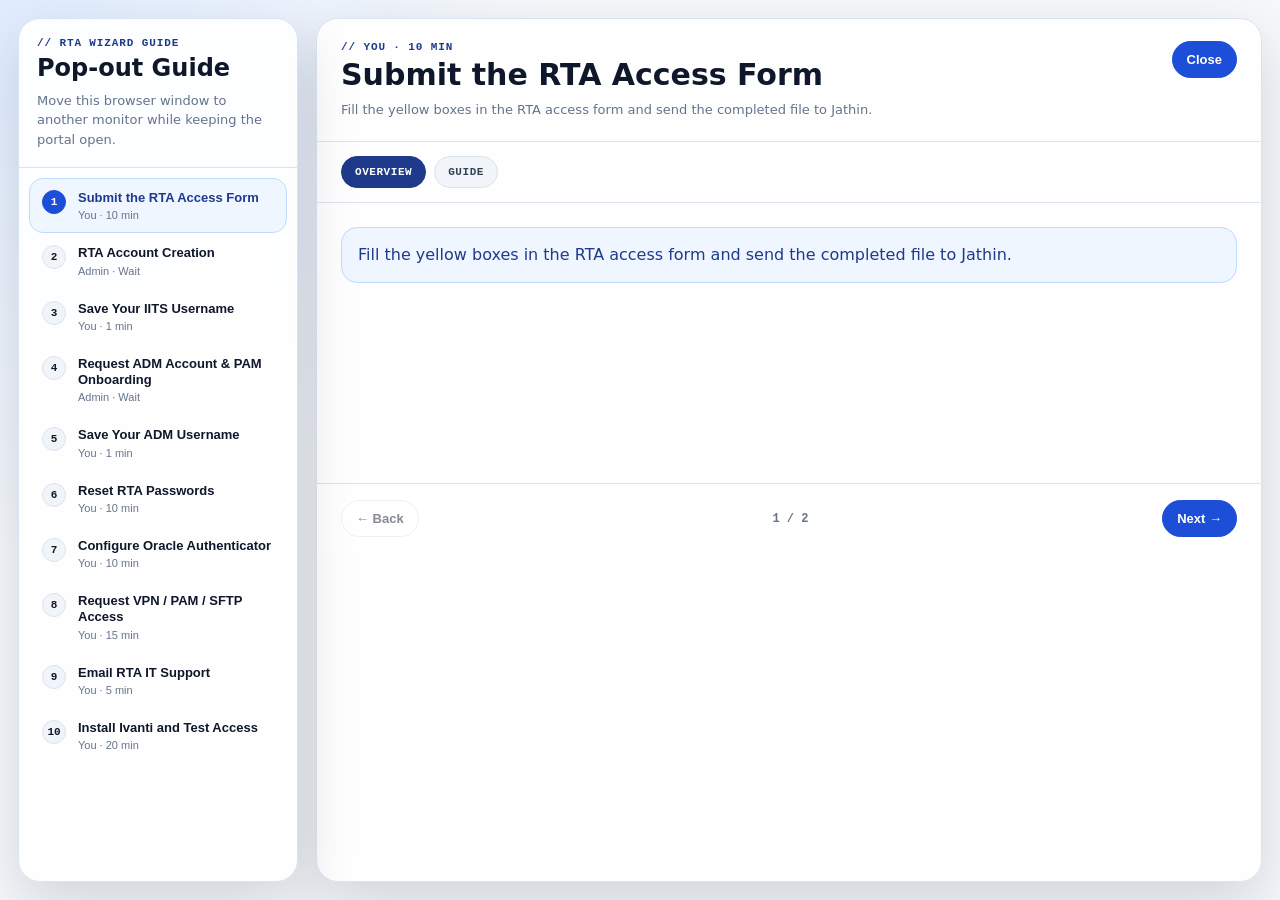
==== frontend/guide.html @ 7e203cb5 "Create guide.html" ====
<!doctype html>
<html lang="en">
<head>
  <meta charset="utf-8">
  <meta name="viewport" content="width=device-width, initial-scale=1">
  <title>RTA Wizard Guide</title>
  <style>
    :root {
      --bg: #f6f8fb;
      --surface: #ffffff;
      --surface-soft: #f1f5f9;
      --text: #0f172a;
      --muted: #64748b;
      --border: #dbe3ee;
      --primary: #1d4ed8;
      --primary-dark: #1e3a8a;
      --primary-soft: #eff6ff;
      --warn-soft: #fff7ed;
      --warn-border: #fed7aa;
      --shadow: 0 22px 60px rgba(15, 23, 42, .16);
      --mono: ui-monospace, SFMono-Regular, Menlo, Monaco, Consolas, "Liberation Mono", monospace;
      font-family: Inter, ui-sans-serif, system-ui, -apple-system, BlinkMacSystemFont, "Segoe UI", sans-serif;
    }
    * { box-sizing: border-box; }
    body {
      margin: 0;
      background: radial-gradient(circle at top left, #e0edff 0, transparent 34rem), var(--bg);
      color: var(--text);
    }
    a { color: var(--primary); }
    .shell {
      min-height: 100vh;
      display: grid;
      grid-template-columns: 280px minmax(0, 1fr);
      gap: 18px;
      padding: 18px;
    }
    .sidebar,
    .main {
      background: rgba(255,255,255,.92);
      border: 1px solid var(--border);
      border-radius: 22px;
      box-shadow: var(--shadow);
      overflow: hidden;
    }
    .sidebar {
      position: sticky;
      top: 18px;
      height: calc(100vh - 36px);
      display: flex;
      flex-direction: column;
    }
    .side-head {
      padding: 18px;
      border-bottom: 1px solid var(--border);
    }
    .eyebrow {
      color: var(--primary-dark);
      font-family: var(--mono);
      font-size: 11px;
      font-weight: 800;
      letter-spacing: .08em;
      text-transform: uppercase;
    }
    h1 {
      margin: 6px 0 8px;
      font-size: 24px;
      line-height: 1.15;
    }
    .sub {
      color: var(--muted);
      font-size: 13px;
      line-height: 1.5;
    }
    .step-list {
      padding: 10px;
      overflow: auto;
    }
    .step-button {
      width: 100%;
      text-align: left;
      border: 1px solid transparent;
      background: transparent;
      color: var(--text);
      border-radius: 14px;
      padding: 11px 12px;
      cursor: pointer;
      display: grid;
      grid-template-columns: 26px minmax(0, 1fr);
      gap: 10px;
      align-items: start;
    }
    .step-button:hover { background: var(--surface-soft); }
    .step-button.active {
      background: var(--primary-soft);
      border-color: #bfdbfe;
      color: var(--primary-dark);
    }
    .step-num {
      width: 24px;
      height: 24px;
      border-radius: 999px;
      display: grid;
      place-items: center;
      background: var(--surface-soft);
      border: 1px solid var(--border);
      font-size: 11px;
      font-weight: 800;
      font-family: var(--mono);
    }
    .step-button.active .step-num {
      background: var(--primary);
      color: white;
      border-color: var(--primary);
    }
    .step-title {
      display: block;
      font-size: 13px;
      font-weight: 800;
      line-height: 1.25;
    }
    .step-owner {
      display: block;
      color: var(--muted);
      font-size: 11px;
      margin-top: 3px;
    }
    .main {
      min-width: 0;
      display: flex;
      flex-direction: column;
      max-height: calc(100vh - 36px);
    }
    .main-head {
      padding: 22px 24px;
      border-bottom: 1px solid var(--border);
      display: flex;
      justify-content: space-between;
      gap: 18px;
      align-items: flex-start;
    }
    .main-title {
      margin: 5px 0 8px;
      font-size: 30px;
      line-height: 1.12;
    }
    .actions {
      display: flex;
      gap: 10px;
      flex-wrap: wrap;
      justify-content: flex-end;
    }
    .btn {
      border: 1px solid var(--border);
      background: var(--surface);
      color: var(--text);
      border-radius: 999px;
      padding: 10px 14px;
      font-weight: 800;
      cursor: pointer;
      text-decoration: none;
      display: inline-flex;
      align-items: center;
      gap: 8px;
      font-size: 13px;
    }
    .btn.primary {
      background: var(--primary);
      border-color: var(--primary);
      color: white;
    }
    .btn:disabled { opacity: .5; cursor: not-allowed; }
    .tabs {
      display: flex;
      gap: 8px;
      padding: 14px 24px;
      border-bottom: 1px solid var(--border);
      flex-wrap: wrap;
      align-items: center;
    }
    .tab {
      border: 1px solid var(--border);
      background: var(--surface-soft);
      color: #334155;
      border-radius: 999px;
      padding: 9px 13px;
      font-family: var(--mono);
      font-size: 11px;
      font-weight: 800;
      text-transform: uppercase;
      letter-spacing: .05em;
      cursor: pointer;
    }
    .tab.active {
      background: var(--primary-dark);
      border-color: var(--primary-dark);
      color: white;
    }
    .content {
      padding: 24px;
      overflow: auto;
      line-height: 1.62;
      min-height: 280px;
    }
    .content h1,
    .content h2,
    .content h3 {
      line-height: 1.18;
      margin: 18px 0 10px;
    }
    .content h1 { font-size: 26px; }
    .content h2 { font-size: 21px; }
    .content h3 { font-size: 17px; }
    .content p,
    .content ul,
    .content ol { margin: 0 0 14px; }
    .content li { margin: 6px 0; }
    .content img {
      display: block;
      max-width: 100%;
      height: auto;
      border: 1px solid var(--border);
      border-radius: 16px;
      background: var(--surface-soft);
      box-shadow: 0 10px 32px rgba(15, 23, 42, .12);
      margin: 14px 0 18px;
    }
    .content table {
      width: 100%;
      border-collapse: collapse;
      margin: 14px 0;
    }
    .content th,
    .content td {
      border: 1px solid var(--border);
      padding: 8px 10px;
      text-align: left;
      vertical-align: top;
    }
    .content code {
      font-family: var(--mono);
      background: var(--surface-soft);
      border: 1px solid var(--border);
      border-radius: 8px;
      padding: 1px 5px;
    }
    .info {
      background: var(--primary-soft);
      border: 1px solid #bfdbfe;
      border-radius: 16px;
      padding: 14px 16px;
      color: #1e3a8a;
    }
    .warn {
      background: var(--warn-soft);
      border: 1px solid var(--warn-border);
      border-radius: 16px;
      padding: 14px 16px;
      color: #9a3412;
    }
    .footer {
      padding: 16px 24px;
      border-top: 1px solid var(--border);
      display: flex;
      align-items: center;
      justify-content: space-between;
      gap: 12px;
      background: var(--surface);
    }
    .count {
      color: var(--muted);
      font-family: var(--mono);
      font-weight: 800;
      font-size: 12px;
    }
    .hidden { display: none !important; }
    @media (max-width: 900px) {
      .shell { grid-template-columns: 1fr; padding: 10px; }
      .sidebar { position: relative; top: 0; height: auto; max-height: 42vh; }
      .main { max-height: none; }
      .main-head { flex-direction: column; }
      .actions { justify-content: flex-start; }
    }
  </style>
</head>
<body>
  <div class="shell">
    <aside class="sidebar">
      <div class="side-head">
        <div class="eyebrow">// RTA wizard guide</div>
        <h1>Pop-out Guide</h1>
        <div class="sub">Move this browser window to another monitor while keeping the portal open.</div>
      </div>
      <div id="stepList" class="step-list"></div>
    </aside>

    <main class="main">
      <div class="main-head">
        <div>
          <div class="eyebrow" id="ownerLabel">// Step</div>
          <h2 class="main-title" id="stepTitle">Loading guide…</h2>
          <div class="sub" id="stepSummary">Loading /help/wizard-guide.json</div>
        </div>
        <div class="actions">
          <button class="btn primary" type="button" onclick="window.close()">Close</button>
        </div>
      </div>
      <div id="tabs" class="tabs"></div>
      <div id="content" class="content"><div class="info">Loading guide content…</div></div>
      <div class="footer">
        <button class="btn" type="button" id="prevBtn">← Back</button>
        <div class="count" id="pageCount">—</div>
        <button class="btn primary" type="button" id="nextBtn">Next →</button>
      </div>
    </main>
  </div>

  <script>
    const STEPS = [
      { id: 'form', title: 'Submit the RTA Access Form', owner: 'You', time: '10 min', summary: 'Fill the yellow boxes in the RTA access form and send the completed file to Jathin.' },
      { id: 'account_creation', title: 'RTA Account Creation', owner: 'Admin', time: 'Wait', summary: 'Jathin applies for the RTA account and informs you when the IITS username is created.' },
      { id: 'save_iits', title: 'Save Your IITS Username', owner: 'You', time: '1 min', summary: 'Record the IITS username exactly as provided.' },
      { id: 'adm_request', title: 'Request ADM Account & PAM Onboarding', owner: 'Admin', time: 'Wait', summary: 'Jathin/Amer coordinate ADM account and PAM onboarding approval.' },
      { id: 'save_adm', title: 'Save Your ADM Username', owner: 'You', time: '1 min', summary: 'Record the ADM username once it is shared with you.' },
      { id: 'password_reset', title: 'Reset RTA Passwords', owner: 'You', time: '10 min', summary: 'Reset the password using the RTA IAM page and OTP Relay.' },
      { id: 'oracle_auth', title: 'Configure Oracle Authenticator', owner: 'You', time: '10 min', summary: 'Register Oracle Authenticator immediately after password reset.' },
      { id: 'vpn_request', title: 'Request VPN / PAM / SFTP Access', owner: 'You', time: '15 min', summary: 'Submit the RTA VPN access request with RDP, PAM, and SSH/SFTP services.' },
      { id: 'email_support', title: 'Email RTA IT Support', owner: 'You', time: '5 min', summary: 'After the VPN request is approved and closed, ask RTA IT support to grant access.' },
      { id: 'install_vpn', title: 'Install Ivanti and Test Access', owner: 'You', time: '20 min', summary: 'Install Ivanti Secure Access Client and test VPN access.' }
    ];

    const params = new URLSearchParams(window.location.search);
    let guide = { steps: {} };
    let activeStepId = params.get('step') || 'form';
    let activePage = Math.max(0, Number(params.get('page') || 0) || 0);

    const stepListEl = document.getElementById('stepList');
    const tabsEl = document.getElementById('tabs');
    const contentEl = document.getElementById('content');
    const stepTitleEl = document.getElementById('stepTitle');
    const stepSummaryEl = document.getElementById('stepSummary');
    const ownerLabelEl = document.getElementById('ownerLabel');
    const pageCountEl = document.getElementById('pageCount');
    const prevBtn = document.getElementById('prevBtn');
    const nextBtn = document.getElementById('nextBtn');

    function escapeHtml(value) {
      return String(value || '')
        .replaceAll('&', '&amp;')
        .replaceAll('<', '&lt;')
        .replaceAll('>', '&gt;')
        .replaceAll('"', '&quot;')
        .replaceAll("'", '&#039;');
    }

    function currentStep() {
      return STEPS.find(step => step.id === activeStepId) || STEPS[0];
    }

    function pagesForStep(step) {
      const generated = guide && guide.steps && guide.steps[step.id];
      const pages = [{ type: 'summary', title: 'Overview', html: '<div class="info">' + escapeHtml(step.summary) + '</div>' }];
      if (generated && Array.isArray(generated.pages) && generated.pages.length) {
        return pages.concat(generated.pages.map(page => ({ type: 'html', title: page.title || 'Guide', html: page.html || '' })));
      }
      return pages.concat([{ type: 'empty', title: 'Guide', html: '<div class="warn">No generated guide content was found for this step. Run the Help Docs workflow or build <code>/help/wizard-guide.json</code>.</div>' }]);
    }

    function updateUrl() {
      const next = new URL(window.location.href);
      next.searchParams.set('step', activeStepId);
      next.searchParams.set('page', String(activePage));
      window.history.replaceState(null, '', next.toString());
    }

    function setStep(stepId, page = 0) {
      activeStepId = stepId;
      activePage = Math.max(0, page);
      render();
    }

    function setPage(page) {
      const pages = pagesForStep(currentStep());
      activePage = Math.max(0, Math.min(page, pages.length - 1));
      render();
    }

    function renderStepList() {
      stepListEl.innerHTML = STEPS.map((step, idx) => `
        <button class="step-button ${step.id === activeStepId ? 'active' : ''}" type="button" data-step="${escapeHtml(step.id)}">
          <span class="step-num">${idx + 1}</span>
          <span>
            <span class="step-title">${escapeHtml(step.title)}</span>
            <span class="step-owner">${escapeHtml(step.owner)} · ${escapeHtml(step.time)}</span>
          </span>
        </button>
      `).join('');
    }

    function render() {
      const step = currentStep();
      const pages = pagesForStep(step);
      if (activePage >= pages.length) activePage = pages.length - 1;
      const page = pages[activePage] || pages[0];

      stepTitleEl.textContent = step.title;
      stepSummaryEl.textContent = step.summary;
      ownerLabelEl.textContent = '// ' + step.owner + ' · ' + step.time;
      renderStepList();

      tabsEl.innerHTML = pages.map((p, idx) => `
        <button class="tab ${idx === activePage ? 'active' : ''}" type="button" data-page="${idx}">${escapeHtml(idx === 0 ? 'Overview' : (p.title || ('Page ' + (idx + 1))))}</button>
      `).join('');

      contentEl.innerHTML = page.html || '<div class="warn">This guide page is empty.</div>';
      pageCountEl.textContent = `${activePage + 1} / ${pages.length}`;
      prevBtn.disabled = activePage <= 0;
      const isLastPage = activePage >= pages.length - 1;
      nextBtn.disabled = isLastPage;
      nextBtn.style.visibility = isLastPage ? 'hidden' : 'visible';
      updateUrl();
    }

    function openLinksInNewTabs(event) {
      const link = event.target.closest && event.target.closest('a');
      if (!link || !link.href) return;
      event.preventDefault();
      window.open(link.href, '_blank', 'noopener,noreferrer');
    }

    async function loadGuide() {
      try {
        contentEl.innerHTML = '<div class="info">Loading guide content…</div>';
        const res = await fetch('/help/wizard-guide.json', { cache: 'no-cache' });
        if (!res.ok) throw new Error('/help/wizard-guide.json returned ' + res.status);
        guide = await res.json();
      } catch (err) {
        guide = { steps: {} };
        contentEl.innerHTML = '<div class="warn">Could not load <code>/help/wizard-guide.json</code>. The step list still works, but generated guide content is unavailable.<br><br>' + escapeHtml(err.message || err) + '</div>';
      }
      render();
    }

    stepListEl.addEventListener('click', event => {
      const button = event.target.closest('[data-step]');
      if (!button) return;
      setStep(button.getAttribute('data-step'), 0);
    });
    tabsEl.addEventListener('click', event => {
      const button = event.target.closest('[data-page]');
      if (!button) return;
      setPage(Number(button.getAttribute('data-page')) || 0);
    });
    contentEl.addEventListener('click', openLinksInNewTabs);
    prevBtn.addEventListener('click', () => setPage(activePage - 1));
    nextBtn.addEventListener('click', () => setPage(activePage + 1));
    window.addEventListener('keydown', event => {
      if (event.key === 'ArrowLeft') setPage(activePage - 1);
      if (event.key === 'ArrowRight') setPage(activePage + 1);
    });

    loadGuide();
  </script>
</body>
</html>
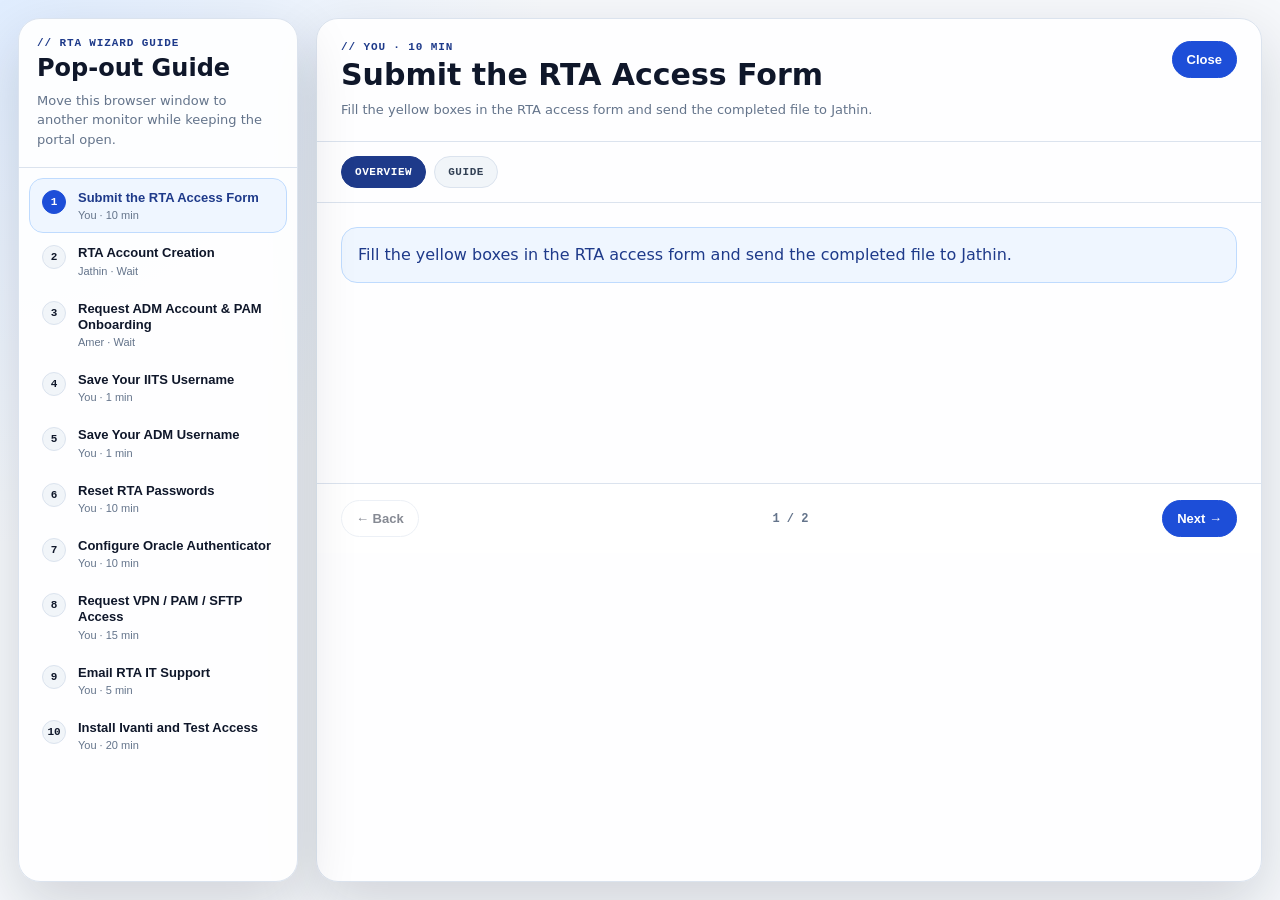
==== commit 7d864005: "Update guide.html" ====
--- a/frontend/guide.html
+++ b/frontend/guide.html
@@ -318,9 +318,9 @@
   <script>
     const STEPS = [
       { id: 'form', title: 'Submit the RTA Access Form', owner: 'You', time: '10 min', summary: 'Fill the yellow boxes in the RTA access form and send the completed file to Jathin.' },
-      { id: 'account_creation', title: 'RTA Account Creation', owner: 'Admin', time: 'Wait', summary: 'Jathin applies for the RTA account and informs you when the IITS username is created.' },
+      { id: 'account_creation', title: 'RTA Account Creation', owner: 'Jathin', time: 'Wait', summary: 'Jathin applies for the RTA account and informs you when the IITS username is created.' },
+      { id: 'adm_request', title: 'Request ADM Account & PAM Onboarding', owner: 'Amer', time: 'Wait', summary: 'Amer coordinates ADM account and PAM onboarding approval.' },
       { id: 'save_iits', title: 'Save Your IITS Username', owner: 'You', time: '1 min', summary: 'Record the IITS username exactly as provided.' },
-      { id: 'adm_request', title: 'Request ADM Account & PAM Onboarding', owner: 'Admin', time: 'Wait', summary: 'Jathin/Amer coordinate ADM account and PAM onboarding approval.' },
       { id: 'save_adm', title: 'Save Your ADM Username', owner: 'You', time: '1 min', summary: 'Record the ADM username once it is shared with you.' },
       { id: 'password_reset', title: 'Reset RTA Passwords', owner: 'You', time: '10 min', summary: 'Reset the password using the RTA IAM page and OTP Relay.' },
       { id: 'oracle_auth', title: 'Configure Oracle Authenticator', owner: 'You', time: '10 min', summary: 'Register Oracle Authenticator immediately after password reset.' },
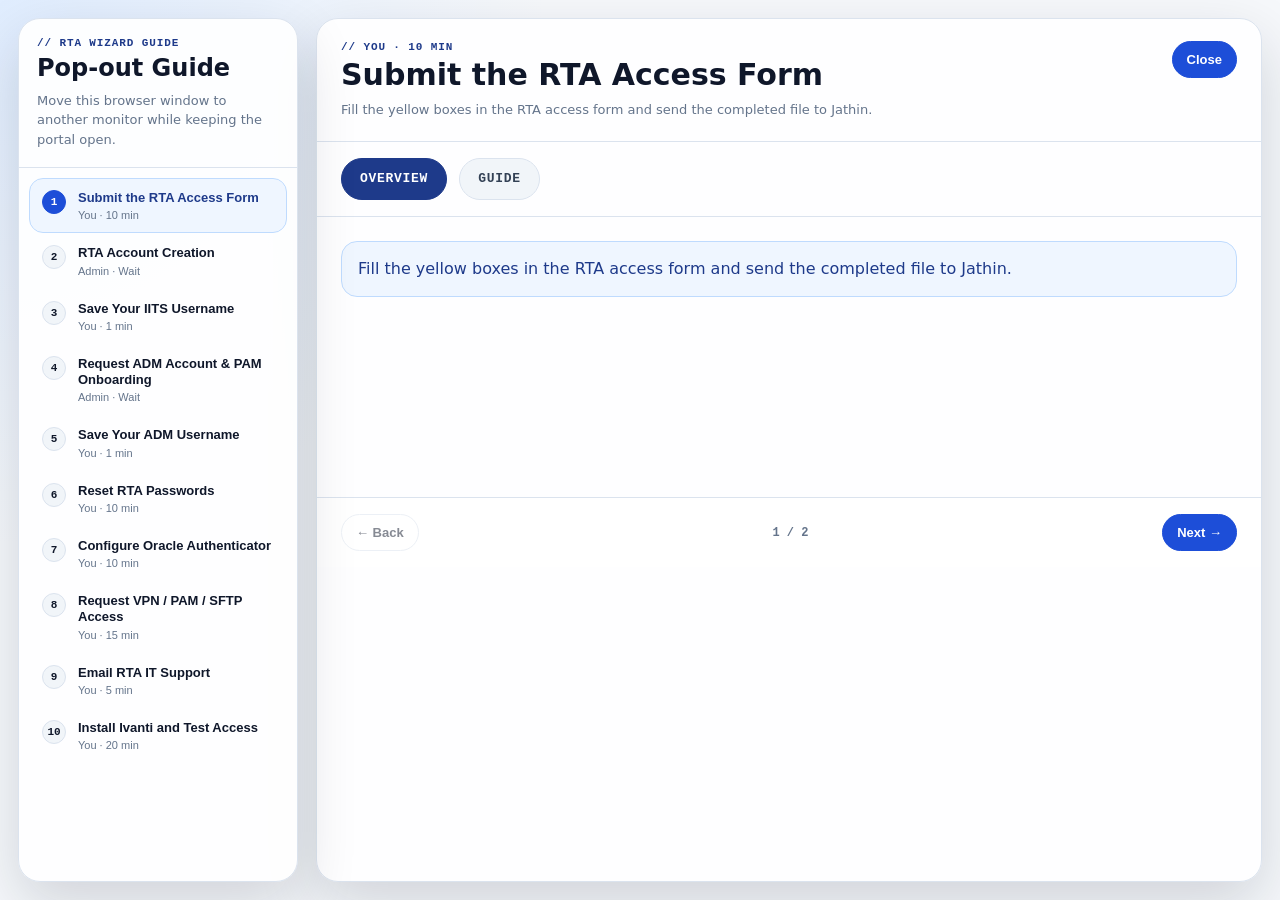
==== commit d1ec2e73: "Update guide.html" ====
--- a/frontend/guide.html
+++ b/frontend/guide.html
@@ -172,8 +172,8 @@
     .btn:disabled { opacity: .5; cursor: not-allowed; }
     .tabs {
       display: flex;
-      gap: 8px;
-      padding: 14px 24px;
+      gap: 12px;
+      padding: 16px 24px;
       border-bottom: 1px solid var(--border);
       flex-wrap: wrap;
       align-items: center;
@@ -183,13 +183,18 @@
       background: var(--surface-soft);
       color: #334155;
       border-radius: 999px;
-      padding: 9px 13px;
+      padding: 12px 18px;
+      min-height: 42px;
       font-family: var(--mono);
-      font-size: 11px;
-      font-weight: 800;
+      font-size: 13px;
+      font-weight: 900;
       text-transform: uppercase;
-      letter-spacing: .05em;
+      letter-spacing: .055em;
       cursor: pointer;
+      display: inline-flex;
+      align-items: center;
+      justify-content: center;
+      line-height: 1.1;
     }
     .tab.active {
       background: var(--primary-dark);
@@ -318,9 +323,9 @@
   <script>
     const STEPS = [
       { id: 'form', title: 'Submit the RTA Access Form', owner: 'You', time: '10 min', summary: 'Fill the yellow boxes in the RTA access form and send the completed file to Jathin.' },
-      { id: 'account_creation', title: 'RTA Account Creation', owner: 'Jathin', time: 'Wait', summary: 'Jathin applies for the RTA account and informs you when the IITS username is created.' },
-      { id: 'adm_request', title: 'Request ADM Account & PAM Onboarding', owner: 'Amer', time: 'Wait', summary: 'Amer coordinates ADM account and PAM onboarding approval.' },
+      { id: 'account_creation', title: 'RTA Account Creation', owner: 'Admin', time: 'Wait', summary: 'Jathin applies for the RTA account and informs you when the IITS username is created.' },
       { id: 'save_iits', title: 'Save Your IITS Username', owner: 'You', time: '1 min', summary: 'Record the IITS username exactly as provided.' },
+      { id: 'adm_request', title: 'Request ADM Account & PAM Onboarding', owner: 'Admin', time: 'Wait', summary: 'Jathin/Amer coordinate ADM account and PAM onboarding approval.' },
       { id: 'save_adm', title: 'Save Your ADM Username', owner: 'You', time: '1 min', summary: 'Record the ADM username once it is shared with you.' },
       { id: 'password_reset', title: 'Reset RTA Passwords', owner: 'You', time: '10 min', summary: 'Reset the password using the RTA IAM page and OTP Relay.' },
       { id: 'oracle_auth', title: 'Configure Oracle Authenticator', owner: 'You', time: '10 min', summary: 'Register Oracle Authenticator immediately after password reset.' },
